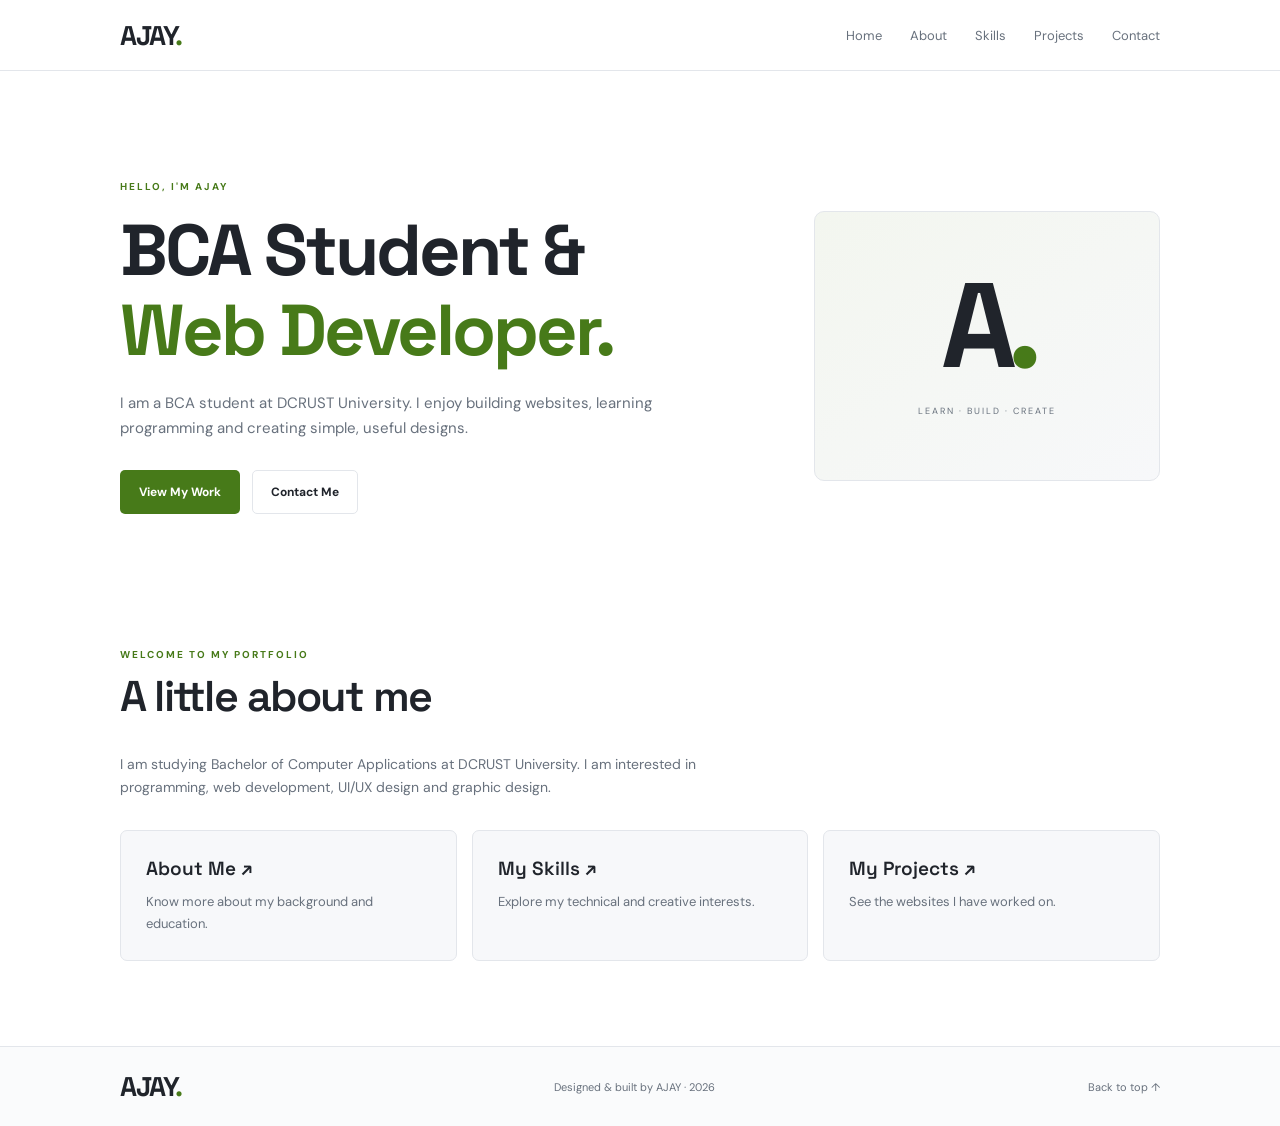
==== index.html @ 9324381b "Add files via upload" ====
<!DOCTYPE html>
<html lang="en">
<head>
  <meta charset="UTF-8">
  <meta name="viewport" content="width=device-width, initial-scale=1.0">
  <meta name="description" content="Ajay — BCA student, web developer and designer.">
  <title>Home | Ajay Portfolio</title>
  <link rel="preconnect" href="https://fonts.googleapis.com">
  <link rel="preconnect" href="https://fonts.gstatic.com" crossorigin>
  <link href="https://fonts.googleapis.com/css2?family=DM+Sans:wght@400;500;600;700&family=Space+Grotesk:wght@500;600;700&display=swap" rel="stylesheet">
  <link rel="stylesheet" href="style.css">
</head>
<body id="top" data-page="index">
<header class="site-header">
  <nav class="nav container">
    <a class="logo" href="index.html">AJAY<span>.</span></a>
    <button class="menu-toggle" id="menu-toggle" aria-label="Open menu" aria-expanded="false">☰</button>
    <ul class="nav-links" id="nav-links">
      <li><a href="index.html" data-page="home">Home</a></li>
      <li><a href="about.html" data-page="about">About</a></li>
      <li><a href="skills.html" data-page="skills">Skills</a></li>
      <li><a href="projects.html" data-page="projects">Projects</a></li>
      <li><a href="contact.html" data-page="contact">Contact</a></li>
    </ul>
  </nav>
</header>
<main>
<section class="hero container">
  <div class="hero-text">
    <p class="eyebrow">HELLO, I'M AJAY</p>
    <h1>BCA Student &<br><span>Web Developer.</span></h1>
    <p class="intro">I am a BCA student at DCRUST University. I enjoy building websites, learning programming and creating simple, useful designs.</p>
    <div class="hero-buttons">
      <a class="button primary" href="projects.html">View My Work</a>
      <a class="button secondary" href="contact.html">Contact Me</a>
    </div>
  </div>
  <div class="hero-card"><div class="initials">A<span>.</span></div><p>LEARN · BUILD · CREATE</p></div>
</section>
<section class="section container home-summary">
  <div class="section-title"><p class="eyebrow">WELCOME TO MY PORTFOLIO</p><h2>A little about me</h2></div>
  <p class="section-description">I am studying Bachelor of Computer Applications at DCRUST University. I am interested in programming, web development, UI/UX design and graphic design.</p>
  <div class="quick-links">
    <a class="simple-card" href="about.html"><h3>About Me ↗</h3><p>Know more about my background and education.</p></a>
    <a class="simple-card" href="skills.html"><h3>My Skills ↗</h3><p>Explore my technical and creative interests.</p></a>
    <a class="simple-card" href="projects.html"><h3>My Projects ↗</h3><p>See the websites I have worked on.</p></a>
  </div>
</section>
</main>
<footer class="footer"><div class="container footer-inner">
  <a class="logo" href="index.html">AJAY<span>.</span></a>
  <p>Designed & built by AJAY · 2026</p>
  <a href="#top">Back to top ↑</a>
</div></footer>
<script src="script.js"></script>
</body>
</html>
---- style.css ----
/* White theme for AJAY's multi-page portfolio */
:root{--background:#fff;--surface:#f7f8fa;--text:#20242b;--muted:#68717d;--accent:#477a19;--border:#e3e6eb;--font:"DM Sans",sans-serif;--heading:"Space Grotesk",sans-serif}
*{box-sizing:border-box;margin:0;padding:0}html{scroll-behavior:smooth;scroll-padding-top:80px}
body{background:var(--background);color:var(--text);font-family:var(--font);line-height:1.7}a{color:inherit;text-decoration:none}
.container{width:min(1040px,calc(100% - 40px));margin:auto}.site-header{position:sticky;top:0;z-index:10;background:rgba(255,255,255,.95);border-bottom:1px solid var(--border);backdrop-filter:blur(12px)}
.nav{min-height:70px;display:flex;align-items:center;justify-content:space-between}.logo{font:700 27px var(--heading);letter-spacing:-1.5px;color:#20242b}
.logo span,.hero h1 span,.inner-hero h1 span,.initials span,.rivals-preview strong span{color:var(--accent)}
.nav-links{list-style:none;display:flex;gap:28px}.nav-links a{color:var(--muted);font-size:13px}.nav-links a:hover,.nav-links a.active{color:var(--accent)}
.menu-toggle{display:none;color:var(--text);background:none;border:0;font-size:25px;cursor:pointer}
.hero{min-height:550px;display:grid;grid-template-columns:1.3fr .7fr;align-items:center;gap:50px;padding:65px 0}
.eyebrow,.project-type{color:var(--accent);font-size:10px;font-weight:700;letter-spacing:2px}
.hero h1,.inner-hero h1{font:700 clamp(45px,6vw,72px)/1.12 var(--heading);letter-spacing:-3px;margin:15px 0 20px}
.intro{color:var(--muted);max-width:560px;font-size:15px}.hero-buttons{display:flex;gap:12px;margin-top:28px}
.button{display:inline-flex;align-items:center;justify-content:center;padding:11px 18px;border-radius:5px;font-size:12px;font-weight:700;border:1px solid transparent;cursor:pointer;transition:transform .2s}
.primary{background:var(--accent);color:#fff}.secondary{border-color:var(--border);color:var(--text);background:#fff}.button:hover{transform:translateY(-2px)}
.hero-card{height:270px;border:1px solid var(--border);border-radius:10px;background:linear-gradient(145deg,#f3f6ef,#f7f8fa);display:flex;flex-direction:column;align-items:center;justify-content:center}
.initials{font:700 120px/.9 var(--heading);letter-spacing:-10px;color:#20242b}.hero-card p{color:var(--muted);font-size:9px;letter-spacing:2px;margin-top:24px}
.section{padding:75px 0 85px}.section-title{margin-bottom:30px}.section-title h2,.content-panel h2{font:600 clamp(32px,4vw,43px)/1.2 var(--heading);letter-spacing:-1.5px;margin-top:8px}
.section-description{color:var(--muted);font-size:14px;margin-top:10px;max-width:650px}.home-summary{padding-top:25px}
.quick-links{display:grid;grid-template-columns:repeat(3,1fr);gap:15px;margin-top:30px}
.simple-card,.content-panel{background:var(--surface);border:1px solid var(--border);border-radius:7px;padding:25px}
.simple-card h2,.simple-card h3{font:600 19px var(--heading);margin-bottom:9px}.simple-card p,.content-panel p{color:var(--muted);font-size:13px;margin-top:10px}
.skill-symbol{color:var(--accent);font:600 27px var(--heading);margin-bottom:20px}.inner-hero{padding:90px 0 25px}.inner-hero h1{margin-bottom:12px}
.about-education{margin-top:22px}.skills-grid,.projects-grid{display:grid;grid-template-columns:repeat(2,1fr);gap:16px}
.project-card{background:#fff;border:1px solid var(--border);border-radius:7px;overflow:hidden;box-shadow:0 8px 24px rgba(20,30,40,.04)}
.project-preview{height:205px;padding:22px;display:flex;flex-direction:column;justify-content:center;align-items:center}
.news-preview{background:linear-gradient(135deg,#dce8f3,#edf3f8);color:#26394c}.rivals-preview{background:linear-gradient(135deg,#e9e3f5,#f4f0fa);color:#30244b}
.preview-label{font-size:9px;letter-spacing:2px;opacity:.75}.project-preview strong{font:700 39px/.98 var(--heading);text-align:center;margin:12px 0;letter-spacing:-2px}
.project-preview small{font-size:10px;opacity:.8}.project-details{padding:23px}.project-type{font-size:9px}
.project-details h2{font:600 19px var(--heading);margin:8px 0}.project-details>p:not(.project-type){color:var(--muted);font-size:13px}
.project-link{display:inline-block;color:var(--accent);font-size:12px;font-weight:700;margin-top:17px}
.education-card{display:flex;align-items:center;gap:20px;border:1px solid var(--border);background:var(--surface);border-radius:7px;padding:24px}
.education-icon{width:58px;height:58px;display:grid;place-items:center;flex-shrink:0;background:var(--accent);color:#fff;border-radius:6px;font:700 16px var(--heading)}
.education-card h3{font:600 19px var(--heading)}.education-card p{color:var(--muted);font-size:13px}.education-card span{display:inline-block;color:var(--accent);font-size:10px;margin-top:7px}
.small-note{color:var(--muted);font-size:11px;margin-top:22px}.contact-section{display:grid;grid-template-columns:.8fr 1.2fr;gap:45px;align-items:start}
.contact-form{background:var(--surface);border:1px solid var(--border);border-radius:7px;padding:25px}
.form-row{display:grid;grid-template-columns:1fr 1fr;gap:14px}.form-group{display:flex;flex-direction:column;gap:7px;margin-bottom:16px}
.form-group label{font-size:11px;color:#303640}.form-group input,.form-group textarea{width:100%;padding:11px 12px;border-radius:4px;border:1px solid #d9dee5;background:#fff;color:var(--text);font:12px var(--font);outline:none}
.form-group input:focus,.form-group textarea:focus{border-color:var(--accent)}.form-group textarea{resize:vertical}
.submit-button{width:100%}.form-status{color:var(--muted);font-size:10px;margin-top:12px}
.footer{border-top:1px solid var(--border);padding:22px 0;background:#fafbfc}.footer-inner{display:flex;align-items:center;justify-content:space-between;gap:15px}
.footer p,.footer-inner>a:last-child{color:var(--muted);font-size:11px}
@media(max-width:700px){.menu-toggle{display:block}.nav-links{display:none;position:absolute;top:70px;left:0;width:100%;padding:18px 22px;background:#fff;border-bottom:1px solid var(--border);flex-direction:column;gap:14px}.nav-links.open{display:flex}.hero{grid-template-columns:1fr;min-height:auto;gap:35px;padding-top:65px}.hero-card{height:210px}.initials{font-size:95px}.section{padding:60px 0 65px}.inner-hero{padding-top:65px;padding-bottom:15px}.quick-links,.skills-grid,.projects-grid,.contact-section{grid-template-columns:1fr}.contact-section{gap:25px}}
@media(max-width:460px){.container{width:calc(100% - 30px)}.hero h1,.inner-hero h1{letter-spacing:-2px}.hero-buttons{flex-wrap:wrap}.form-row{grid-template-columns:1fr;gap:0}.footer-inner{flex-wrap:wrap}.footer-inner p{order:3;width:100%}}
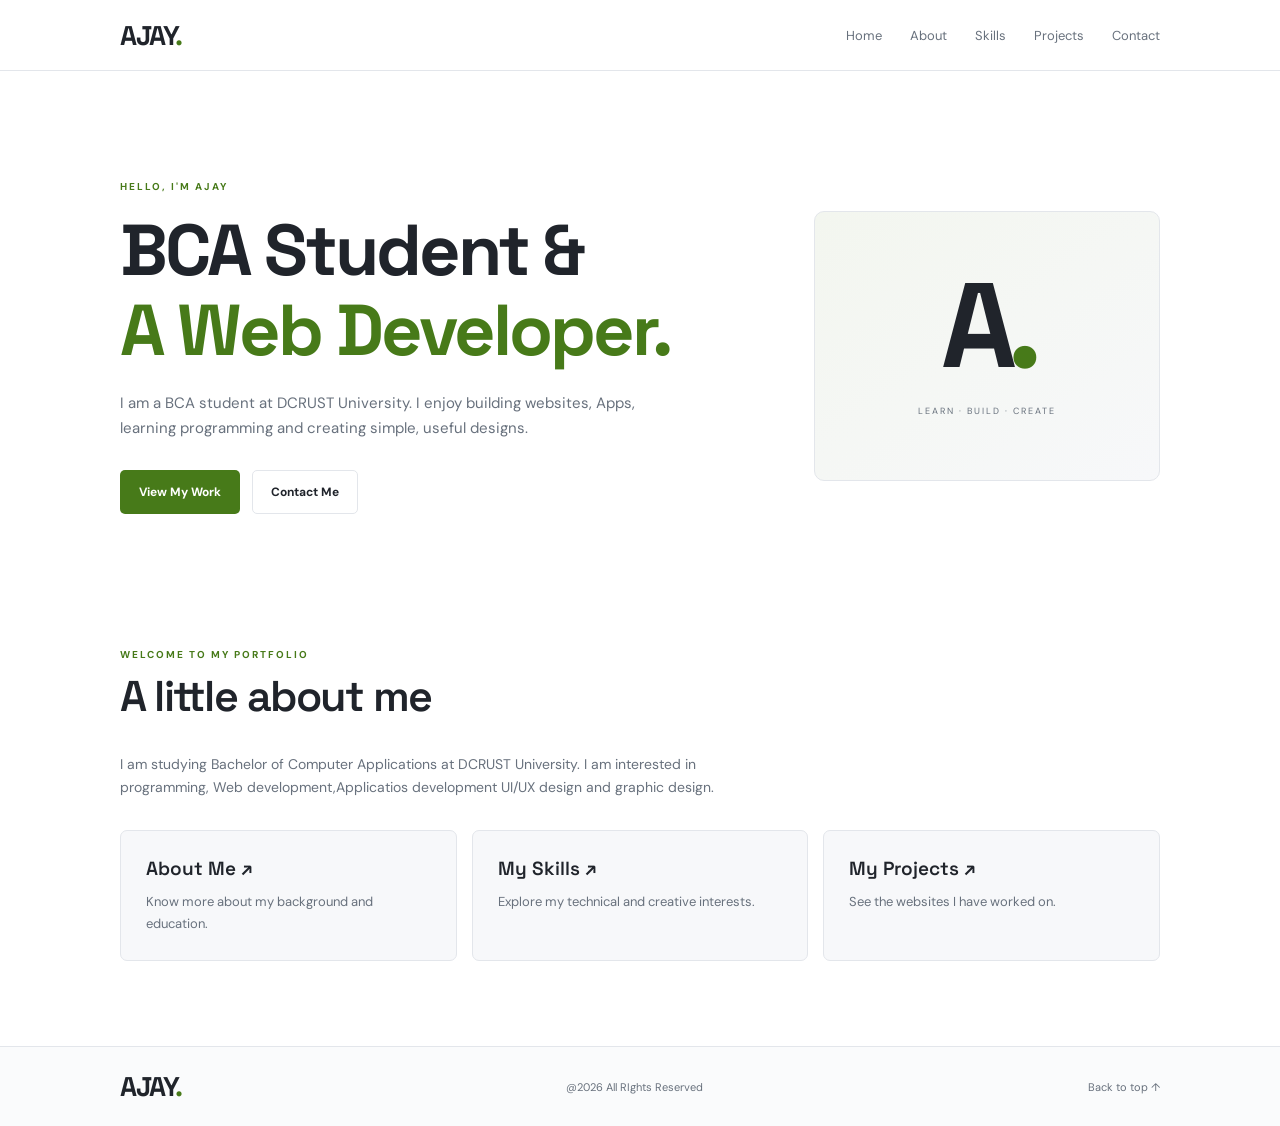
==== commit 65a0e84f: "Update index.html" ====
--- a/index.html
+++ b/index.html
@@ -28,8 +28,8 @@
 <section class="hero container">
   <div class="hero-text">
     <p class="eyebrow">HELLO, I'M AJAY</p>
-    <h1>BCA Student &<br><span>Web Developer.</span></h1>
-    <p class="intro">I am a BCA student at DCRUST University. I enjoy building websites, learning programming and creating simple, useful designs.</p>
+    <h1>BCA Student &<br><span>A Web Developer.</span></h1>
+    <p class="intro">I am a BCA student at DCRUST University. I enjoy building websites, Apps, learning programming and creating simple, useful designs.</p>
     <div class="hero-buttons">
       <a class="button primary" href="projects.html">View My Work</a>
       <a class="button secondary" href="contact.html">Contact Me</a>
@@ -39,7 +39,7 @@
 </section>
 <section class="section container home-summary">
   <div class="section-title"><p class="eyebrow">WELCOME TO MY PORTFOLIO</p><h2>A little about me</h2></div>
-  <p class="section-description">I am studying Bachelor of Computer Applications at DCRUST University. I am interested in programming, web development, UI/UX design and graphic design.</p>
+  <p class="section-description">I am studying Bachelor of Computer Applications at DCRUST University. I am interested in programming, Web development,Applicatios development UI/UX design and graphic design.</p>
   <div class="quick-links">
     <a class="simple-card" href="about.html"><h3>About Me ↗</h3><p>Know more about my background and education.</p></a>
     <a class="simple-card" href="skills.html"><h3>My Skills ↗</h3><p>Explore my technical and creative interests.</p></a>
@@ -49,7 +49,7 @@
 </main>
 <footer class="footer"><div class="container footer-inner">
   <a class="logo" href="index.html">AJAY<span>.</span></a>
-  <p>Designed & built by AJAY · 2026</p>
+  <p>@2026 All RIghts Reserved</p>
   <a href="#top">Back to top ↑</a>
 </div></footer>
 <script src="script.js"></script>
